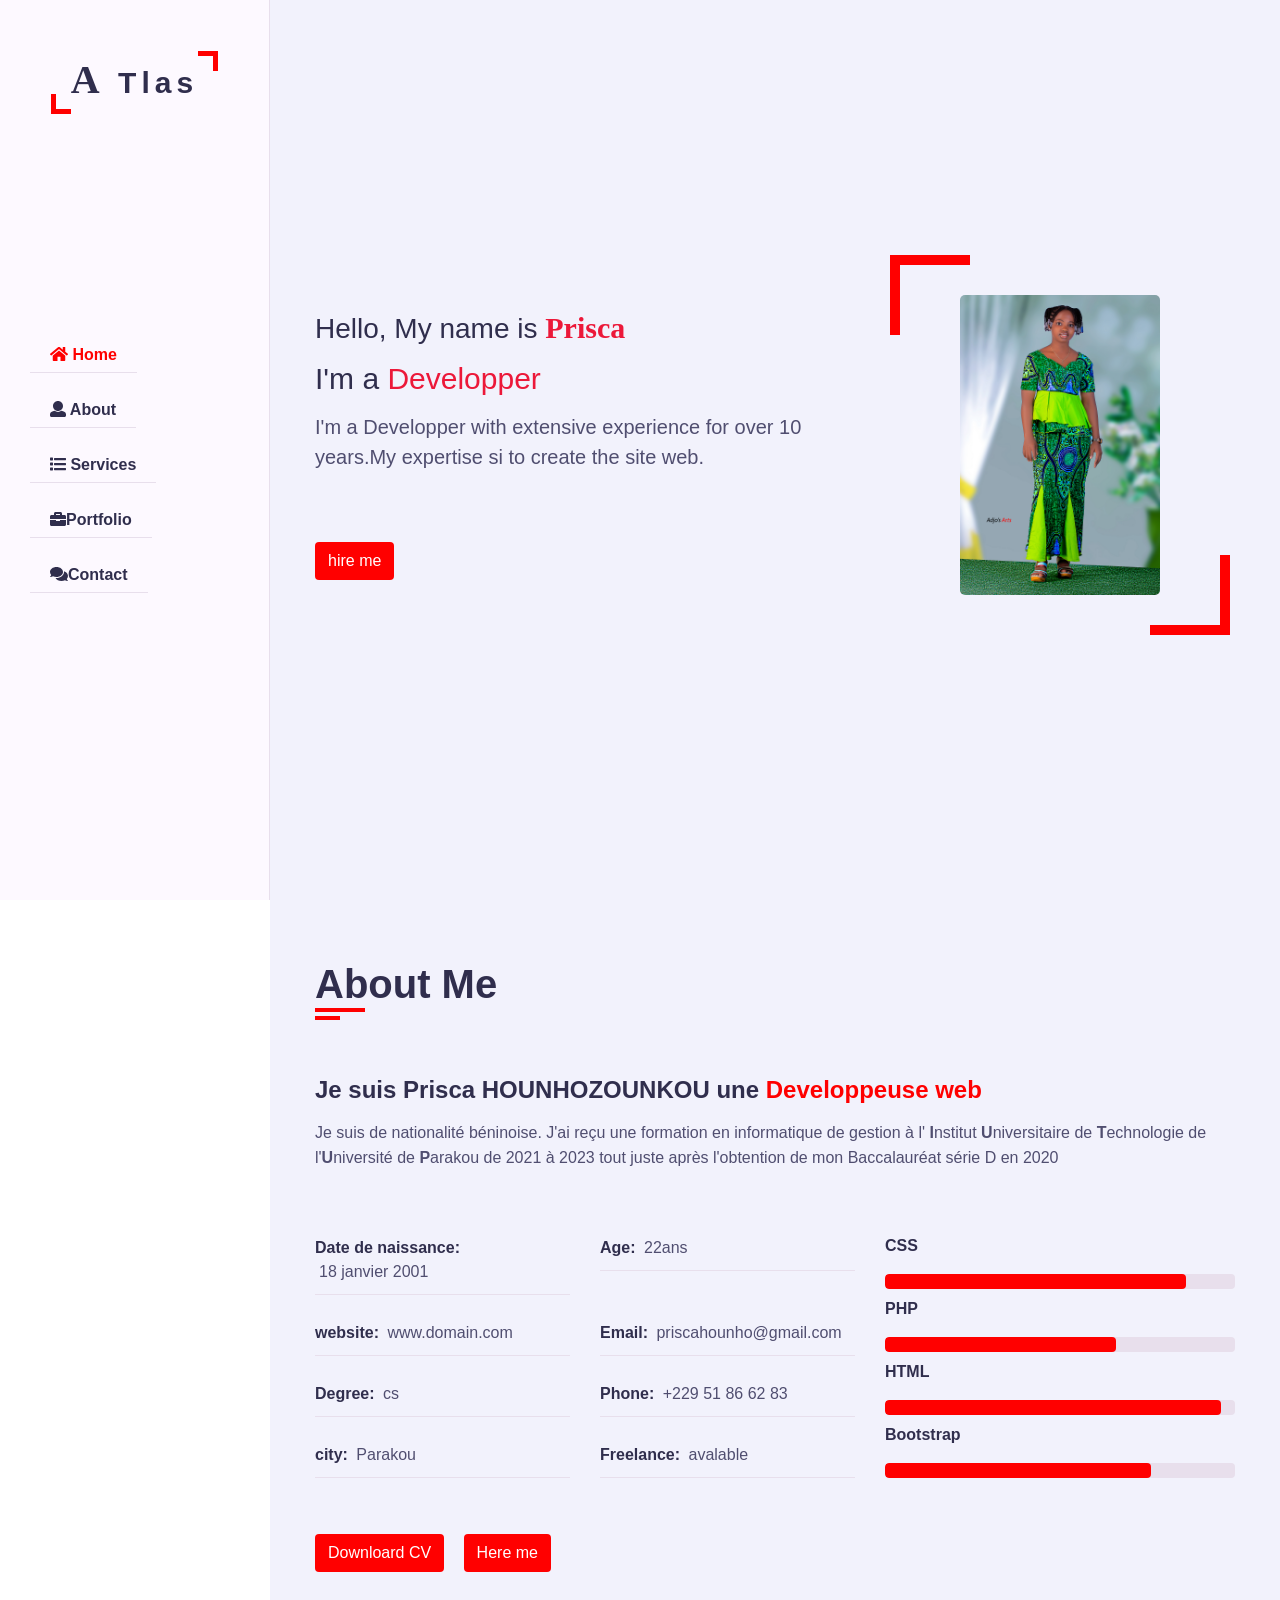
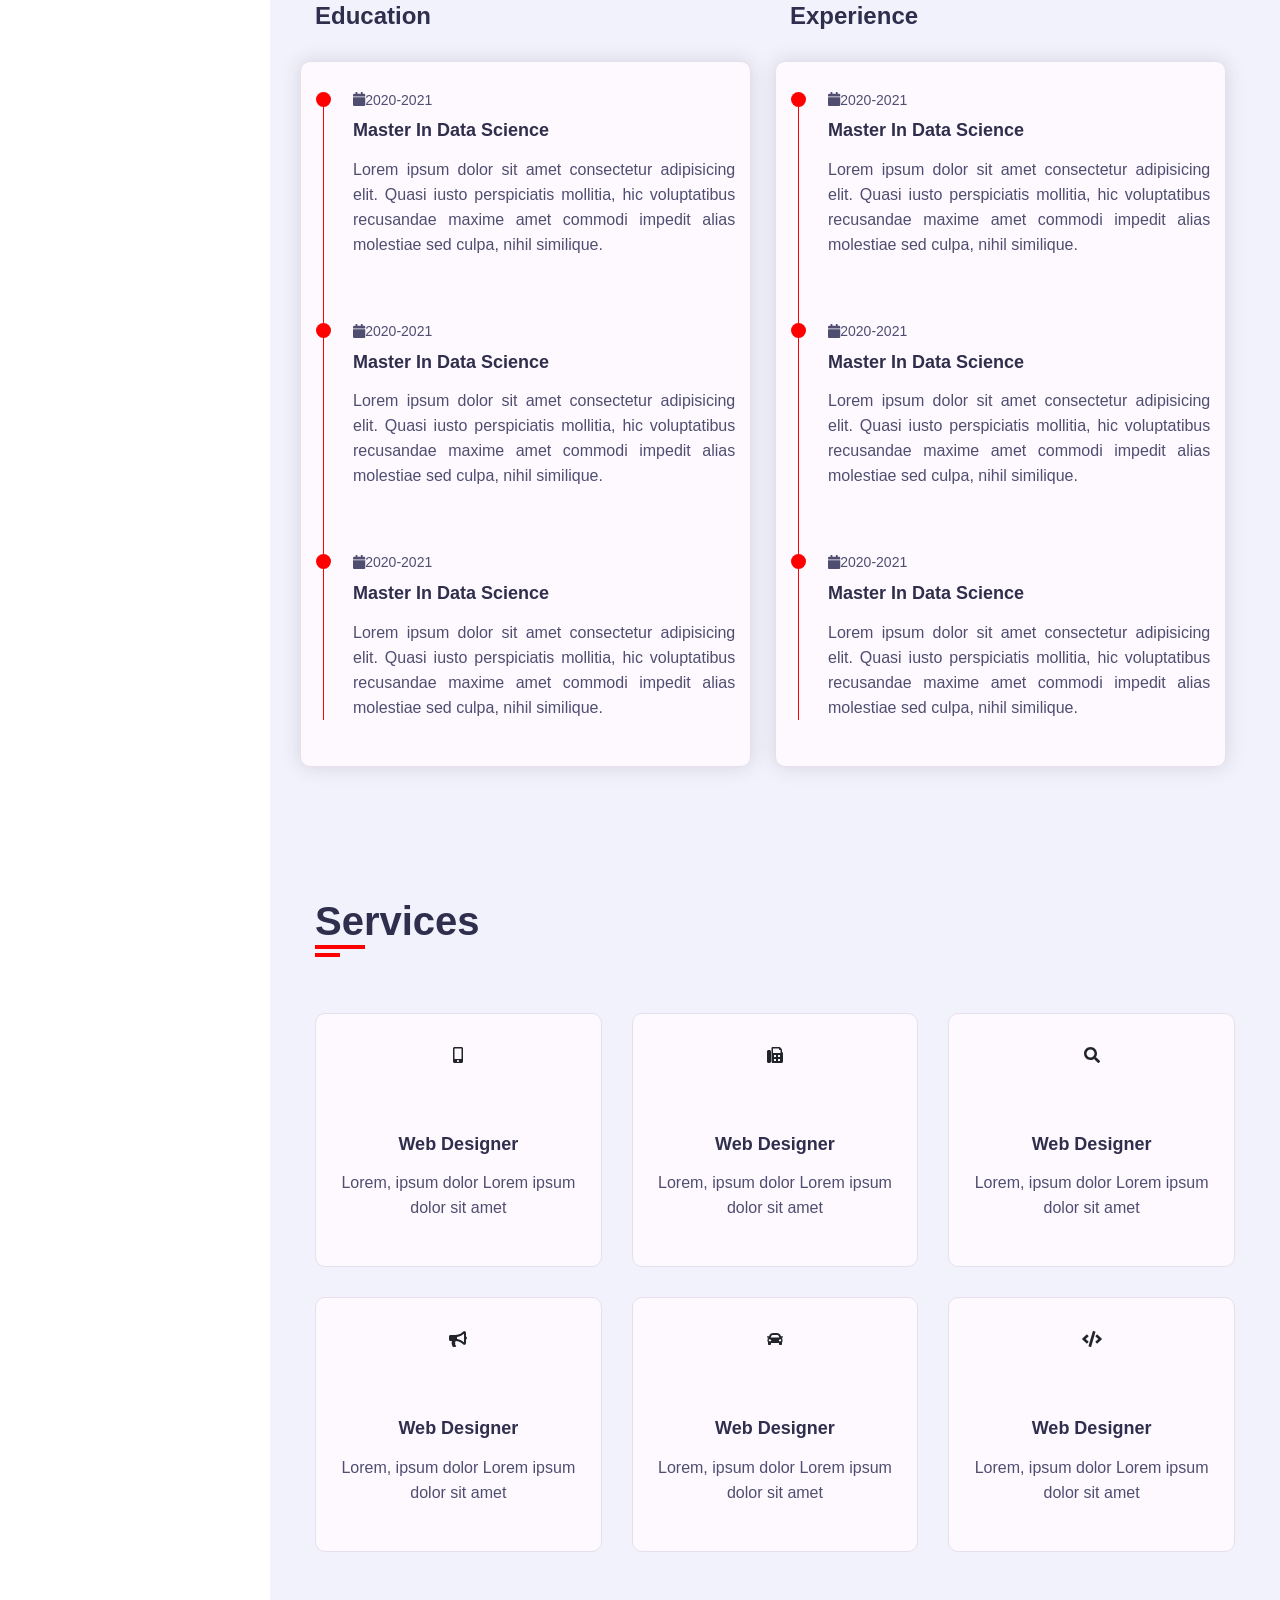
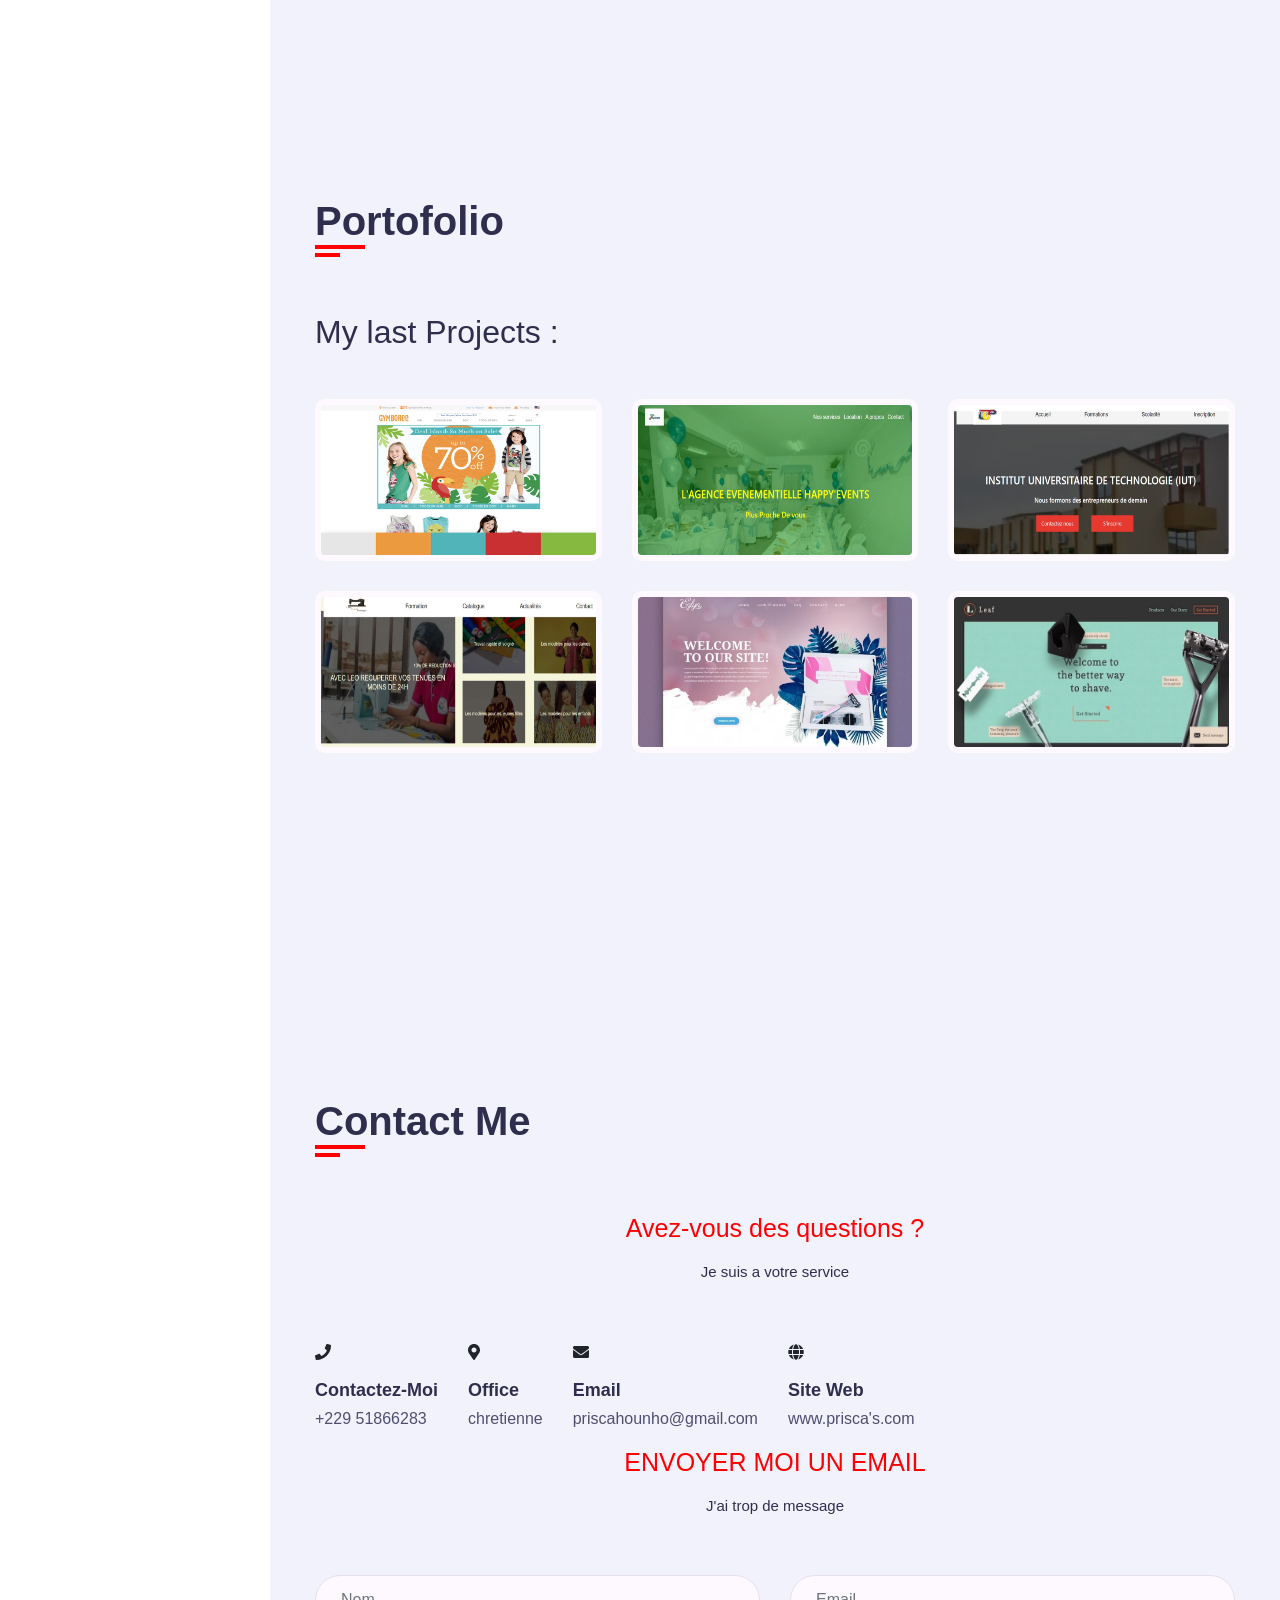
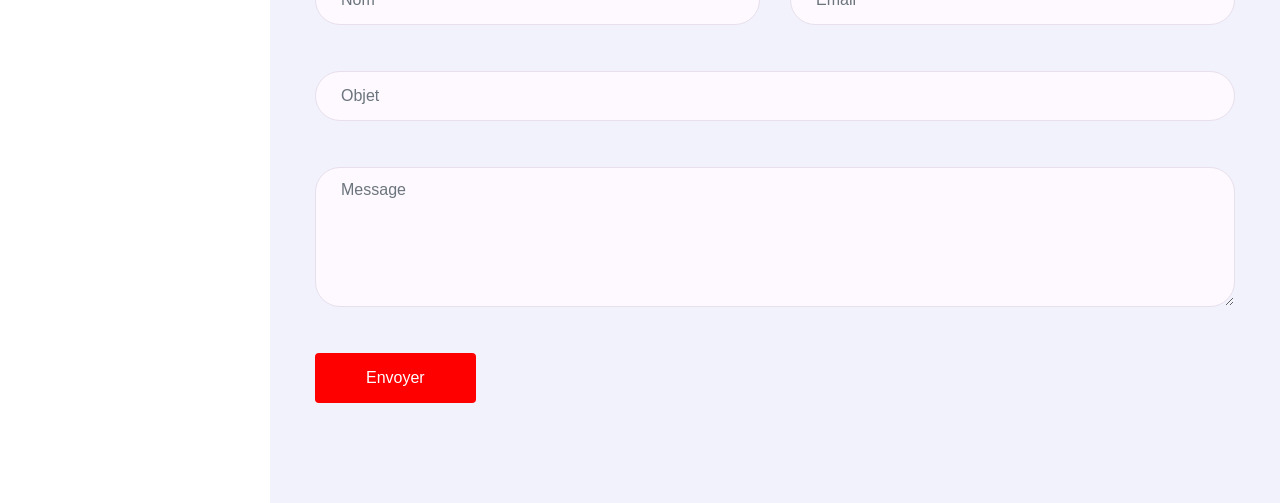
==== index.html @ 8590473c "First commit" ====
<!DOCTYPE html>
<html lang="en">

<head>
    <meta charset="UTF-8">
    <link rel="stylesheet" href="assets/css/style.css">
    <link rel="stylesheet" href="fontawesome/css/all.css">
    <link rel="stylesheet" href="css/bootstrap.min.css">
    <meta name="viewport" content="width=device-width, initial-scale=1.0">
    <!--  === style switcher === -->
    <link rel="stylesheet" href="assets/css/skins/color-1.css">
    <link rel="stylesheet" href="assets/css/skins/color-1.css" class='alternate-style' title='color-1' disabled>
    <link rel="stylesheet" href="assets/css/skins/color-2.css" class='alternate-style' title='color-2' disabled>
    <link rel="stylesheet" href="assets/css/skins/color-3.css" class='alternate-style' title='color-3' disabled>
    <link rel="stylesheet" href="assets/css/skins/color-4.css" class='alternate-style' title='color-4' disabled>
    <link rel="stylesheet" href="assets/css/skins/color-5.css" class='alternate-style' title='color-5' disabled>
    <link rel="stylesheet" href="assets/css/style-switcher.css">
    <title>My Profil</title>
</head>

<body>
    <!--  === main container start-->
    <div class="main-container">
        <!-- === aside start -->
        <div class="aside">
            <div class="logo">
                <a href="#"> <span>A</span> tlas</a>
            </div>
            <div class="nav-toggler">
                <span></span>
            </div>

            <ul class="nav">
                <li> <a href="#home" class="active"> <i class="fa fa-home"></i> Home </a></li>
                <li> <a href="#about"> <i class="fa fa-user"> </i> About </a></li>
                <li> <a href="#services"> <i class="fa fa-list"> </i> Services </a></li>
                <li> <a href="#portofolio"> <i class="fa fa-briefcase"></i>Portfolio</a></li>
                <li> <a href="#contact"> <i class="fa fa-comments"> </i>Contact</a></li>
            </ul>
        </div>
        <!-- === aside end -->


        <div class="main-content">
            <!-- section home-->
            <section class="home section" id="home">
                <div class="container">
                    <div class="row">
                        <div class="home-info padd-15">
                            <h3 class="hello">Hello, My name is <span class="name"> Prisca </span></h3>
                            <h3 class="my-profession"> I'm a <span class="typing"> Developper</span></h3>
                            <p> I'm a Developper with extensive experience for over 10 years.My expertise si to
                                create the site web.
                            </p>
                            <a href="#contact" class="btn hire-me">hire me </a>
                        </div>
                        <div class="home-img padd-15">
                            <img src="assets/images/CHS2.jpg" alt="">
                        </div>

                    </div>
                </div>
            </section>
            <!--section about-->
            <section class="about section " id="about">
                <div class="container">
                    <div class="row">
                        <div class="section-title padd-15">
                            <h2> About Me</h2>
                        </div>
                    </div>
                    <div class="row">
                        <div class="about-content padd-15">
                            <div class="row">
                                <div class="about-text padd-15">
                                    <h3> Je suis Prisca HOUNHOZOUNKOU une <span>Developpeuse web </span></h3>
                                    <p>
                                        Je suis de nationalité béninoise. J'ai reçu une formation en informatique de
                                        gestion à
                                        l' <strong> I</strong>nstitut <strong>U</strong>niversitaire de
                                        <strong>T</strong>echnologie de
                                        l'<strong>U</strong>niversité de
                                        <strong>P</strong>arakou de 2021 à
                                        2023 tout juste après l'obtention de mon Baccalauréat série D en 2020
                                    </p>
                                </div>
                            </div>
                            <div class="row">
                                <div class="personal-info padd-15">
                                    <div class="row">
                                        <div class="info-item padd-15">
                                            <p>Date de naissance: <span> 18 janvier 2001</span></p>
                                        </div>
                                        <div class="info-item padd-15">
                                            <p>Age: <span> 22ans</span></p>
                                        </div>
                                        <div class="info-item padd-15">
                                            <p>website: <span> www.domain.com</span></p>
                                        </div>
                                        <div class="info-item padd-15">
                                            <p>Email: <span> priscahounho@gmail.com</span></p>
                                        </div>
                                        <div class="info-item padd-15">
                                            <p>Degree: <span> cs</span></p>
                                        </div>
                                        <div class="info-item padd-15">
                                            <p>Phone: <span> +229 51 86 62 83</span></p>
                                        </div>
                                        <div class="info-item padd-15">
                                            <p>city: <span> Parakou</span></p>
                                        </div>
                                        <div class="info-item padd-15">
                                            <p>Freelance: <span> avalable</span></p>
                                        </div>

                                    </div>
                                    <div class="row">
                                        <div class="buttons padd-15">
                                            <a href="#" class="btn"> Downloard CV</a>
                                            <a href="#contact" class="btn here-me">Here me</a>
                                        </div>
                                    </div>
                                </div>
                                <div class="skills  padd-15">
                                    <div class="row">
                                        <div class="skill-item padd-15">
                                            <h5> CSS </h5>
                                            <div class="progress">
                                                <div class="progress-in" style="width: 86%;"></div>
                                                <div class="skill-percent"> 86%</div>
                                            </div>
                                        </div>
                                        <div class="skill-item padd-15">
                                            <h5> PHP </h5>
                                            <div class="progress">
                                                <div class="progress-in" style="width: 66%;"></div>
                                                <div class="skill-percent"> 66%</div>
                                            </div>
                                        </div>
                                        <div class="skill-item padd-15">
                                            <h5> HTML </h5>
                                            <div class="progress">
                                                <div class="progress-in" style="width: 96%;"></div>
                                                <div class="skill-percent"> 96%</div>
                                            </div>
                                        </div>
                                        <div class="skill-item padd-15">
                                            <h5> Bootstrap </h5>
                                            <div class="progress">
                                                <div class="progress-in" style="width: 76%;"></div>
                                                <div class="skill-percent"> 76%</div>
                                            </div>
                                        </div>
                                    </div>
                                </div>
                            </div>
                            <div class="row">
                                <div class="education padd-15">
                                    <h3 class=" title"> Education </h3>
                                    <div class="row">
                                        <div class="timline-box">
                                            <div class="timline shadow-dark">
                                                <div class="timline-item">
                                                    <div class="circle-dot"></div>
                                                    <h3 class="timline-date">
                                                        <i class="fa fa-calendar"></i>2020-2021
                                                    </h3>
                                                    <h4 class="timline-title"> Master in data science </h4>
                                                    <p class="timline-text"> Lorem ipsum dolor sit amet consectetur
                                                        adipisicing elit.
                                                        Quasi iusto perspiciatis mollitia, hic voluptatibus recusandae
                                                        maxime amet
                                                        commodi impedit alias molestiae sed culpa, nihil similique.</p>
                                                </div>
                                                <div class="timline-item">
                                                    <div class="circle-dot"></div>
                                                    <h3 class="timline-date">
                                                        <i class="fa fa-calendar"></i>2020-2021
                                                    </h3>
                                                    <h4 class="timline-title"> Master in data science </h4>
                                                    <p class="timline-text"> Lorem ipsum dolor sit amet consectetur
                                                        adipisicing elit.
                                                        Quasi iusto perspiciatis mollitia, hic voluptatibus recusandae
                                                        maxime amet
                                                        commodi impedit alias molestiae sed culpa, nihil similique.</p>
                                                </div>
                                                <div class="timline-item">
                                                    <div class="circle-dot"></div>
                                                    <h3 class="timline-date">
                                                        <i class="fa fa-calendar"></i>2020-2021
                                                    </h3>
                                                    <h4 class="timline-title"> Master in data science </h4>
                                                    <p class="timline-text"> Lorem ipsum dolor sit amet consectetur
                                                        adipisicing elit.
                                                        Quasi iusto perspiciatis mollitia, hic voluptatibus recusandae
                                                        maxime amet
                                                        commodi impedit alias molestiae sed culpa, nihil similique.</p>
                                                </div>
                                            </div>
                                        </div>
                                    </div>
                                </div>
                                <div class="experience padd-15">
                                    <h3 class="title"> Experience </h3>
                                    <div class="row">
                                        <div class="timline-box">
                                            <div class="timline shadow-dark">
                                                <div class="timline-item">
                                                    <div class="circle-dot"></div>
                                                    <h3 class="timline-date">
                                                        <i class="fa fa-calendar"></i>2020-2021
                                                    </h3>
                                                    <h4 class="timline-title"> Master in data science </h4>
                                                    <p class="timline-text"> Lorem ipsum dolor sit amet consectetur
                                                        adipisicing elit.
                                                        Quasi iusto perspiciatis mollitia, hic voluptatibus recusandae
                                                        maxime amet
                                                        commodi impedit alias molestiae sed culpa, nihil similique.</p>
                                                </div>
                                                <div class="timline-item">
                                                    <div class="circle-dot"></div>
                                                    <h3 class="timline-date">
                                                        <i class="fa fa-calendar"></i>2020-2021
                                                    </h3>
                                                    <h4 class="timline-title"> Master in data science </h4>
                                                    <p class="timline-text"> Lorem ipsum dolor sit amet consectetur
                                                        adipisicing elit.
                                                        Quasi iusto perspiciatis mollitia, hic voluptatibus recusandae
                                                        maxime amet
                                                        commodi impedit alias molestiae sed culpa, nihil similique.</p>
                                                </div>
                                                <div class="timline-item">
                                                    <div class="circle-dot"></div>
                                                    <h3 class="timline-date">
                                                        <i class="fa fa-calendar"></i>2020-2021
                                                    </h3>
                                                    <h4 class="timline-title"> Master in data science </h4>
                                                    <p class="timline-text"> Lorem ipsum dolor sit amet consectetur
                                                        adipisicing elit.
                                                        Quasi iusto perspiciatis mollitia, hic voluptatibus recusandae
                                                        maxime amet
                                                        commodi impedit alias molestiae sed culpa, nihil similique.</p>
                                                </div>
                                            </div>
                                        </div>
                                    </div>
                                </div>
                            </div>
                        </div>
                    </div>
                </div>
            </section>

            <!-- section service-->
            <section class="service section" id="services">
                <div class="container">
                    <div class="row">
                        <div class="section-title padd-15">
                            <h2> Services </h2>
                        </div>
                    </div>
                    <div class="row">
                        <!-- service item start-->
                        <div class="services-item padd-15">
                            <div class="services-item-inner">
                                <div class="icon">
                                    <i class="fa fa-mobile-alt"></i>
                                </div>
                                <h4> Web designer</h4>
                                <p> Lorem, ipsum dolor Lorem ipsum dolor sit amet </p>
                            </div>
                        </div>
                        <!-- service item end-->
                        <!-- service item start-->
                        <div class="services-item padd-15">
                            <div class="services-item-inner">
                                <div class="icon">
                                    <i class="fa fa-fax"></i>
                                </div>
                                <h4> Web designer</h4>
                                <p> Lorem, ipsum dolor Lorem ipsum dolor sit amet </p>
                            </div>
                        </div>
                        <!-- service item start-->
                        <div class="services-item padd-15">
                            <div class="services-item-inner">
                                <div class="icon">
                                    <i class="fa fa-search"></i>
                                </div>
                                <h4> Web designer</h4>
                                <p> Lorem, ipsum dolor Lorem ipsum dolor sit amet </p>
                            </div>
                        </div>
                        <!-- service item start-->
                        <div class="services-item padd-15">
                            <div class="services-item-inner">
                                <div class="icon">
                                    <i class="fa fa-bullhorn"></i>
                                </div>
                                <h4> Web designer</h4>
                                <p> Lorem, ipsum dolor Lorem ipsum dolor sit amet </p>
                            </div>
                        </div>
                        <!-- service item start-->
                        <div class="services-item padd-15">
                            <div class="services-item-inner">
                                <div class="icon">
                                    <i class="fa fa-car"></i>
                                </div>
                                <h4> Web designer</h4>
                                <p> Lorem, ipsum dolor Lorem ipsum dolor sit amet </p>
                            </div>
                        </div>
                        <!-- service item start-->
                        <div class="services-item padd-15">
                            <div class="services-item-inner">
                                <div class="icon">
                                    <i class="fa fa-code"></i>
                                </div>
                                <h4> Web designer</h4>
                                <p> Lorem, ipsum dolor Lorem ipsum dolor sit amet </p>
                            </div>
                        </div>
                    </div>
                </div>
            </section>

            <!-- section  Portofolio-->
            <section class="portofolio section" id="portofolio">
                <div class="container">
                    <div class="row">
                        <div class="section-title padd-15">
                            <h2> Portofolio </h2>
                        </div>
                    </div>
                    <div class="row">
                        <div class="portofolio-heading padd-15">
                            <h2> My last Projects :</h2>
                        </div>
                    </div>
                    <div class="row">
                        <!-- section  Portofolio item start -->
                        <div class="portofolio-item padd-15">
                            <div class="portofolio-item-inner">
                                <div class="portofolio-img">
                                    <img src="assets/images/site3.png" alt="">
                                </div>
                            </div>
                        </div>
                        <!-- section  Portofolio item end -->
                        <!-- section  Portofolio item start -->
                        <div class="portofolio-item padd-15">
                            <div class="portofolio-item-inner">
                                <div class="portofolio-img">
                                    <img src="assets/images/evernements.jpeg" alt="">
                                </div>
                            </div>
                        </div>
                        <!-- section  Portofolio item end -->
                        <!-- section  Portofolio item start -->
                        <div class="portofolio-item padd-15">
                            <div class="portofolio-item-inner">
                                <div class="portofolio-img">
                                    <img src="assets/images/iut.jpeg" alt="">
                                </div>
                            </div>
                        </div>
                        <!-- section  Portofolio item end -->
                        <!-- section  Portofolio item start -->
                        <div class="portofolio-item padd-15">
                            <div class="portofolio-item-inner">
                                <div class="portofolio-img">
                                    <img src="assets/images/styliste.jpeg" alt="">
                                </div>
                            </div>
                        </div>
                        <!-- section  Portofolio item end -->
                        <!-- section  Portofolio item start -->
                        <div class="portofolio-item padd-15">
                            <div class="portofolio-item-inner">
                                <div class="portofolio-img">
                                    <img src="assets/images/site1.jpg" alt="">
                                </div>
                            </div>
                        </div>
                        <!-- section  Portofolio item end -->
                        <!-- section  Portofolio item start -->
                        <div class="portofolio-item padd-15">
                            <div class="portofolio-item-inner">
                                <div class="portofolio-img">
                                    <img src="assets/images/site2.jpg" alt="">
                                </div>
                            </div>
                        </div>
                        <!-- section  Portofolio item end -->
                    </div>
                </div>
            </section>
            <!-- section  contact -->
            <section class="contact section" id="contact">
                <div class="container">
                    <div class="row">
                        <div class="section-title padd-15">
                            <h2> Contact Me </h2>
                        </div>
                    </div>
                    <h3 class="contact-title"> Avez-vous des questions ?</h3>
                    <h4 class="contact-sub-title"> Je suis a votre service </h4>
                    <div class="row">
                        <!-- section  contact item start -->
                        <div class="contact-info-item padd-15">
                            <div class="icon">
                                <i class="fa fa-phone"></i>
                            </div>
                            <h4> Contactez-moi </h4>
                            <p> +229 51866283 </p>
                        </div>
                        <!-- section  contact item end -->
                        <!-- section  contact item start -->
                        <div class="contact-info-item padd-15">
                            <div class="icon">
                                <i class="fa fa-map-marker-alt"></i>
                            </div>
                            <h4> office </h4>
                            <p> chretienne </p>
                        </div>
                        <!-- section  contact item end -->
                        <!-- section  contact item start -->
                        <div class="contact-info-item padd-15">
                            <div class="icon">
                                <i class="fa fa-envelope"></i>
                            </div>
                            <h4> Email </h4>
                            <p> priscahounho@gmail.com </p>
                        </div>
                        <!-- section  contact item end -->
                        <!-- section  contact item start -->
                        <div class="contact-info-item padd-15">
                            <div class="icon">
                                <i class="fa fa-globe"></i>
                            </div>
                            <h4> site web </h4>
                            <p> www.prisca's.com </p>
                        </div>
                        <!-- section  contact item end -->

                    </div>
                    <h3 class="contact-title padd-15"> ENVOYER MOI UN EMAIL</h3>
                    <h4 class="contact-sub-title padd-15"> J'ai trop de message </h4>
                    <!--=== contact form  -->
                    <div class="row">
                        <div class="contact-form padd-15">
                            <div class="row">
                                <div class="form-item col-6 padd-15">
                                    <div class="form-group">
                                        <input type="text" placeholder="Nom" class="form-control">
                                    </div>
                                </div>
                                <div class="form-item col-6 padd-15">
                                    <div class="form-group">
                                        <input type="email" placeholder="Email" class="form-control">
                                    </div>
                                </div>
                            </div>
                            <div class="row">
                                <div class="form-item col-12 padd-15">
                                    <div class="form-group">
                                        <input type="text" placeholder="Objet" class="form-control">
                                    </div>
                                </div>
                            </div>
                            <div class="row">
                                <div class="form-item col-12 padd-15">
                                    <div class="form-group">
                                        <textarea name="" class="form-control" placeholder="Message"></textarea>
                                    </div>
                                </div>
                            </div>
                            <div class="row">
                                <div class="form-item col-12 padd-15">
                                    <button type="submit" class="btn"> Envoyer </button>
                                </div>
                            </div>

                        </div>
                    </div>
                </div>
            </section>
        </div>

    </div>
    <!--  === main container end-->
    <!--  === style switcher start-->
    <!--<div class="style-switcher">
        <div class="style-switcher-toggler s-icon">
            <i class="fas fa-cog spin "></i>
        </div>
        <div class="day-night s-icon">
            <i class="fas fa-moon"></i>
        </div>
        <h4> Thème color</h4>
        <div class="colors">
            <span class="color-1" onclick="setActiveStyle('color-1')"> </span>
            <span class="color-2" onclick="setActiveStyle('color-2')"></span>
            <span class="color-3" onclick="setActiveStyle('color-3')"></span>
            <span class="color-4" onclick="setActiveStyle('color-4')"></span>
            <span class="color-5" onclick="setActiveStyle('color-5')"></span>
        </div>
    </div>
    <!--  === style switcher start-->




    <script src="asssets/js/script.js"> </script>
    <script src="asssets/js/style-switcher.js"> </script>

</body>
<script src="js/bootstrap.bundle.min.js"></script>
<script src="js/fontawesome-all.min.js"></script>
<script src="js/jquery-3.3.1.slim.min.js"></script>

</html>
---- assets/css/style.css ----
:root{
    --bg-black-900: #f2f2fc;
    --bg-black-100: #fdf9ff;
    --bg-black-50: #e8dfec;
    --text-black-900: #302e4d;
    --text-black-700: #504e70;

}
body.dark{

    --bg-black-900: #151515;
    --bg-black-100: #222222;
    --bg-black-50: #393939;
    --text-black-900: #ffffff;
    --text-black-700: #e9e9e9;
}
body{
  
    margin: 0;
    padding: 0;
    line-height: 1.5;
    font-size: 16px;
    font-family: 'Poppins' sans-serif;
}
*
{
margin: 0;
padding: 0;
outline: none;
text-decoration: none;
box-sizing: border-box;
}
::before, ::after
{
    box-sizing: border-box;

}
ul{
    list-style: none;
}
.section
{
    background: var(--bg-black-900);
    min-height: 100vh;
    display: block;
    padding: 0 30px;
    
    opacity: 1;
    
}
.hidden{
    display: none !important ;
}
.main-content{
    padding-left: 270px;
}
.padd-15
{
    padding-left: 15px;
    padding-right: 15px;
}
.row
{
    display: flex;
    flex-wrap: wrap;
    position: relative;
    margin-left: -15px;
    margin-right: -15px;
}
.btn{
    font-weight: 500;
    font-size: 16px;
    padding: 12px 35px;
    background:red;
    color: white;
    border-radius: 40px;
    border: none;
    display: inline-block;
    white-space: nowrap;
    transition: all 0.3s ease;
    
}
.btn:hover{
    transform: scale(1.05);
}
.shadow-dark{
    box-shadow: 0 0 20px rgba(48, 46 , 77, 0.15 );
}
.container{
    max-width: 1100px;
    width: 100%;
   margin: auto;
}
.section .container{
    padding-top: 60px;
    padding-bottom: 70px;
}
.section-title{
    flex: 0 0 100%;
    max-width: 100%;
    margin-bottom: 60px;
   
}
.section-title h2 {
    font-size: 40px;
    color: var(--text-black-900);
    font-weight: 700;
    position: relative;
}
.section-title h2::before
{
    content:  '';
    height: 4px;
    width: 50px;
    background-color: red;
    position: absolute;
    top: 100%;
    left: 0;
}
.section-title h2::after
{
    content:  '';
    height: 4px;
    width: 25px;
    background-color: red;
    position: absolute;
    top: 100%;
    left: 0;
    margin-top: 8px;
}
.aside{
    width: 270px;
    background: var(--bg-black-100);
    position: fixed;
    left: 0;
    top: 0;
    border-right: 1px solid var(--bg-black-50);
    padding: 30px;
    height: 100%;
    z-index: 10;
    display: flex;
    justify-content: center;
    align-items: center;
}
.aside .logo
{
position: absolute;
    top: 50px;
    font-size: 30px;
    text-transform: capitalize;
}
.aside .logo a
{
color: var(--text-black-900);
font-weight: 700;
padding: 15px 20px;
font-size: 30px;
letter-spacing: 5px;
position: relative;
}
.aside .logo a span
{
    font-family: 'Clicket Script', cursive;
    font-size: 40px;
}
.aside .logo a::before
{
    content: '';
    position: absolute;
    width: 20px;
    height: 20px;
    border-bottom: 5px solid red;
    border-left: 5px solid red;
    bottom: 0;
    left: 0;
}
.aside .logo a::after
{
    content: '';
    position: absolute;
    width: 20px;
    height: 20px;
    border-top: 5px solid red;
    border-right: 5px solid red;
    top: 0;
    right: 0;
}
.aside .nav
{
    margin-top: 50px;
}
.aside .nav li
{
    margin-bottom: 20px;
    display: block;
    
}
.aside .nav li a
{
    font-size:16px ;
    font-weight: 600;
    display: block;
    border-bottom: 1px solid var(--bg-black-50);
    color: var(--text-black-900);
    padding: 5px 20px;
}
.aside .nav li a.active
{
    color: red;
}
.aside .nav li a i 
{
    margin-right: 15px;
}
.aside .nav-toggler
{
    height: 40px;
    width: 45px;
    border: 1px solid var(--bg-black-50);
    cursor: pointer;
    position: fixed;
    left: 300px;
    top: 20px;
    border-radius: 5px;
    background: var(--bg-black-100);
    display: none;
    align-items: center;
    justify-content: center;
}
.aside .nav-toggler span
{
height:2px ;
width:18px ;
background: red;
display: inline-block;
position: relative;
}
.aside .nav-toggler span::before
{
content: '';
height: 2px;
width: 18px;
background:red ;
position: absolute;
top: -6px;
left: 0;
}

.aside .nav-toggler span::after
{
content: '';
height: 2px;
width: 18px;
background:red ;
position: absolute;
top: 6px;
left: 0;
}
.home{
    min-height:100vh ;
    display: flex;
    color: var(--text-black-900);

}
.home .home-info{
    flex: 0 0 60%;
    max-width: 60%;
}
h3.hello{
    font-size: 28px;
    margin: 15px 0;
}
h3.hello span {
font-family: 'Clicker Script', cursive;
font-size: 30px;
font-weight: 700;
color: var(--skin-color);
}
h3.my-profession{
    font-size: 30px;
    margin: 15px 0;
}
.typing{
    color: var(--skin-color);
}
.home-info p {
    margin-bottom: 70px;
    font-size: 20px;
    color: var(--text-black-700);
}
.home .home-img{
    flex: 0 0 40%;
    max-width: 40%;
   
    text-align: center;
    position: relative;
}
.home-img::after{
    content:  '';
    position: absolute;
    height: 80px;
    width: 80px;
    border-bottom: 10px solid red;
    border-right: 10px solid red;
    right: 20px;
    bottom: -40px;
}
.home-img::before{
    content:  '';
    position: absolute;
    height: 80px;
    width: 80px;
    border-top: 10px solid red;
    border-left: 10px solid red;
    left:20px;
    top:  -40px;
}

.home .home-img img
{
    margin: auto;
    border-radius: 5px;
height: 300px;
}
.about .about-content{
    flex: 0 0 100%;
    max-width: 100%;
}
.about .about-content .about-text{
    flex: 0 0 100%;
    max-width: 100%;
    
}
.about .about-content .about-text h3{
    font-size: 24px;
    margin-bottom: 15px;
    font-weight: 700;
    color: var(--text-black-900);
}
.about .about-content .about-text h3 span{
    color: red;
}
.about .about-content .about-text  p{
    font-size: 16px;
    line-height: 25px;
    color: var(--text-black-700);
}
.about .about-content .personal-info{
    flex: 0 0 60%;
    max-width: 60%;
    margin-top: 40px;
}
.about .about-content .personal-info .info-item{
    flex: 0 0 50%;
    max-width: 50%;
}
.about .about-content .personal-info .info-item p{
font-weight: 600;
padding: 10px 0;
font-size: 16px;
color:  var(--text-black-900);
border-bottom: 1px solid var(--bg-black-50);
}
.about .about-content .personal-info .info-item p span{
    font-weight: 400;
    margin-left: 4px;
    color: var(--text-black-700);
    display: inline-block;
}
.about .about-content .personal-info .buttons{
    margin-top: 30px;
}
.about .about-content .personal-info .buttons .btn{
    margin-right: 15px;
    margin-top: 10px;
}
.about .about-content .skills{
    flex: 0 0 40%;
    max-width: 40%;
   
    margin-top: 40px;
}
.about .about-content .skills .skill-item {
    flex: 0 0 100%;
    max-width: 100%;
  
    
}
.about .about-content .skills .skill-item h5{
    line-height: 40px;
    font-weight: 600;
    font-size: 16px;
    text-transform: capitalize;
    color: var(--text-black-900);
}
.about .about-content .skills .skill-item .progress{
    background-color: var(--bg-black-50);
    height: 15px;
    border-radius: 4px;
    width: 100%;
    position: relative;
}
.about .about-content .skills .skill-item .progress .progress-in {
    position: absolute;
    left: 0;
    top: 0;
    height: 100%;
    border-radius: 4px;
    background-color: red;
}
.about .about-content .skills .skill-item .skill-percent{
    position: absolute;
    right: 0;
    color: var(--text-black-900);
    top: -40px;
    font-weight: 400;
    line-height: 40px;
}
.about .about-content .education,
.about .about-content .experience
{
    flex: 0 0 50%;
    max-width: 50%;
    margin-top: 30px;
    
}

.about .about-content h3.title{
    font-size: 24px;
    margin-bottom: 30px;
    font-weight: 700;
    color: var(--text-black-900);
}
.about .about-content .timline-box
{
    flex: 0 0 100%;
    max-width: 95%;
   
}
.about .about-content .timline{
    background-color: var(--bg-black-100);
    padding: 30px 15px;
    border: 1px solid var(--bg-black-50);
    border-radius: 10px;
    width: 100%;
    position: relative;
}
.about .about-content .timline .timline-item{
    position: relative;
    padding-left:37px ;
    padding-bottom: 50px;
}
.about .about-content .timline .timline-item:last-child{
    padding-bottom: 0;
}
.about .about-content .timline .timline-item::before {
    content: '';
    width: 1px;
    position: absolute;
    height: 100%;
    left: 7px;
    top: 0;
    background-color: red;
}
.about .about-content .timline .circle-dot{
    position: absolute;
    left: 0;
    top: 0;
    height: 15px;
    width: 15px;
    border-radius: 50%;
    background-color: red;
}
.about .about-content .timline .timline-date{
    font-weight: 400;
    font-size: 14px;
    margin-bottom: 12px;
    color: var(--text-black-700);
}
.about .about-content .timline .timline-date .fa {
    margin-right: 10px;
}

.about .about-content .timline .timline-title {
font-weight: 700;
font-size:18px ;
margin-bottom:15px ;
text-transform: capitalize;
color: var(--text-black-900);
}
.about .about-content .timline .timline-text {
line-height: 25px;
font-size: 16px;
text-align: justify;
color: var(--text-black-700);
}

/*service*/
.service .container{
    padding-bottom: 40px;
}
.service .services-item
{
    margin-bottom: 30px;
    flex: 33.33%;
    max-width: 33.33%;
}
.service .services-item .services-item-inner
{
    background-color: var(--bg-black-100);
    border: 1px solid var(--bg-black-50);
    border-radius: 10px;
    padding: 30px 15px;
    text-align: center;
    transition: all 0.3s ease;
}
.service .services-item .services-item-inner:hover
{
    box-shadow: 0 0 30px rgba(48, 46 , 77, 0.15 );
}
.service .services-item .services-item-inner .icon
{
    height: 60px;
    width: 60px;
    border-radius: 50%;
    display: block;
    margin: 0 auto 30px;
    text-align: center;
    transition: all 0.3s ease;
}

.service .services-item .services-item-inner .icon .fa
{
font-size: 40px;
line-height: 60px;
color: red;
}
.service .services-item .services-item-inner:hover .icon
{
    background: red;
}
.service .services-item .services-item-inner:hover .icon .fa
{
font-size: 25px;
color: #ffffff;
}
.service .services-item .services-item-inner h4
{
font-size: 18px;
margin-bottom: 15px;
color: var(--text-black-900);
font-weight: 700;
text-transform: capitalize;
}
.service .services-item .services-item-inner p{
    font-size: 16px;
    color: var(--text-black-700);
    line-height: 25px;
}
/* Portofolio */

.portofolio .container{
    padding-bottom: 40px;
}

.portofolio .portofolio-heading
{
    flex: 0 0 100%;
    max-width: 100%;
    margin-bottom: 40px;
}
.portofolio .portofolio-heading h2{
    color: var(--text-black-900);
    font-weight: 500;
}
.portofolio .portofolio-item
{
    flex: 0 0 33.33%;
    max-width: 33.33%;
    margin-bottom: 30px;

}
.portofolio .portofolio-item-inner{
    border: 6px solid var(--bg-black-100);
    border-radius: 10px;
    overflow: hidden;
    cursor: pointer;
}
.portofolio .portofolio-item .portofolio-img img{
    width: 100%;
    height: 150px;
    display: block;
}

/* Portofolio */
.contact-title
{
    color: red;
    text-align: center;
    font-size: 25px;
    margin-bottom: 20px;
}
.contact-sub-title
{
    color:var(--text-black-900);
    text-align: center;
    font-size: 15px;
   margin-bottom: 60px;
}
.contact.contact-info-item
{
    flex: 0 0 25%;
    max-width: 25%;
    text-align: center;
    margin-bottom: 60px;
}
.contact .contact-info-item .icon{
    display: inline-block;
}
.contact .contact-info-item .icon .fa
{
    font-size: 25px;
    color:red;

}
.contact .contact-info-item h4 {
font-size: 18px;
font-weight: 700;
color: var(--text-black-900);
text-transform: capitalize;
margin: 15px 0 5px;
}

.contact .contact-info-item p {
    font-size: 16px;
    line-height: 25px;
    color: var(--text-black-700);
    font-weight: 400;
}
.contact .contact-form{
    flex: 0 0 100%;
    max-width: 100%;
}
.contact .contact-form .col-6{
    flex: 0 0 50%;
    max-width: 50%;
}
.contact .contact-form .col-12{
    flex: 0 0 100%;
    max-width: 100%;
   
}
.contact .contact-form .form-item{

   margin-bottom: 30px;
}

.contact .contact-form .form-item .form-control{
    width: 100%;
    height: 50px;
    border-radius: 25px;
    background: var(--bg-black-100);
    border: 1px solid var(--bg-black-50);
    padding: 10px 25px;
    font-size: 16px;
    color: var(--text-black-700);
    transition: all 0.3s ease;
}
.contact .contact-form .form-item .form-control:focus{
    box-shadow: 0 0 20px rgba(48, 46 , 77, 0.15 );
}
.contact .contact-form .form-item textarea.form-control{
    height: 140px;
}
.contact .contact-form .btn{
    height: 50px;
    padding: 0 50px;
}
@media(max-width:1199px)
{
.aside{
    left: -270px;

}
.main-content{
    padding-left: 0;
}
.about .about-content .personal-info .info-item p span
{
display: block;
margin-left: 0;

}
}
@media(max-width:991px)
{
    .contact .contact.contact-info-item,
    .portofolio .portofolio-item,
    .service .services-item{
        flex: 0 0 50%;
    max-width: 50%;
    }
.home .home-img{
    flex: 0 0 100%;
    max-width: 100%;
}

.home .home-img{
    display: none;
}
}
@media(max-width:767px){
    .contact .contact-form .col-6,
.contact .contact-info-item,
.portofolio .portofolio-item,
.service .services-item,
.about .about-content .experience,
.about .about-content .education,
.about .about-content .skills,
.about .about-content .personal-info{
    flex: 0 0 100%;
    max-width: 100%;
    
}
}
---- assets/css/skins/color-1.css ----
:root
{
    --skin-color: #ec1839;
}
---- assets/css/skins/color-1.css ----
:root
{
    --skin-color: #ec1839;
}
---- assets/css/skins/color-2.css ----
:root
{
    color: #37b182;
}
---- assets/css/skins/color-3.css ----
:root
{
    color: #6a7079;
}
---- assets/css/skins/color-4.css ----
:root
{
    color: #f021b2;
}
---- assets/css/skins/color-5.css ----
:root
{
    color: red;
}
---- assets/css/style-switcher.css ----
.style-switcher{
    position: fixed;
    right: 0;
    top: 13px;
    padding: 10px;
    width: 200px;
    border: 1px solid var(--bg-black-50);
    background: var(--bg-black-100);
    z-index: 101;
    border-radius: 5px;
    transition: all 0.3s ease;
    transform: translateX(100%);
}
.style-switcher.open{
    transform: translateX(-25px);
}

.style-switcher .s-icon{
    position: absolute;
    height: 40px;
    width: 40px;
    text-align: center;
    font-size: 20px;
    background: var(--bg-black-100);
    color: var(--text-black-900);
    right: 100%;
    border: 1px solid var(--bg-black-50);
    margin-right: 25px;
    cursor: pointer;
    transition: all 0.3s ease;
    border-radius: 50%;
}
.style-switcher .s-icon i{
    line-height: 40px;
}
.style-switcher .style-switcher-toggler{
    top: 0;
}

.style-switcher .day-night{
    top: 55px;
}
.style-switcher h4{
    margin: 0 0 10px;
    color: var(--text-black-700);
    font-size: 16px;
    font-weight: 600;
    text-transform: capitalize;
}
.style-switcher .colors{
    display: flex;
    flex-wrap: wrap;
    justify-content: space-between;
}
.style-switcher .colors span {
display: inline-block;
height: 30px;
width: 30px;
border-radius: 50%;

}
.style-switcher .color-1{
    background:#fa5b0f;
}
.style-switcher .color-2{
    background:#37b182;
}
.style-switcher .color-3{
    background:#6a7079;
}
.style-switcher .color-4{
    background:#f021b2;
}
.style-switcher .color-5{
    background: red;
}
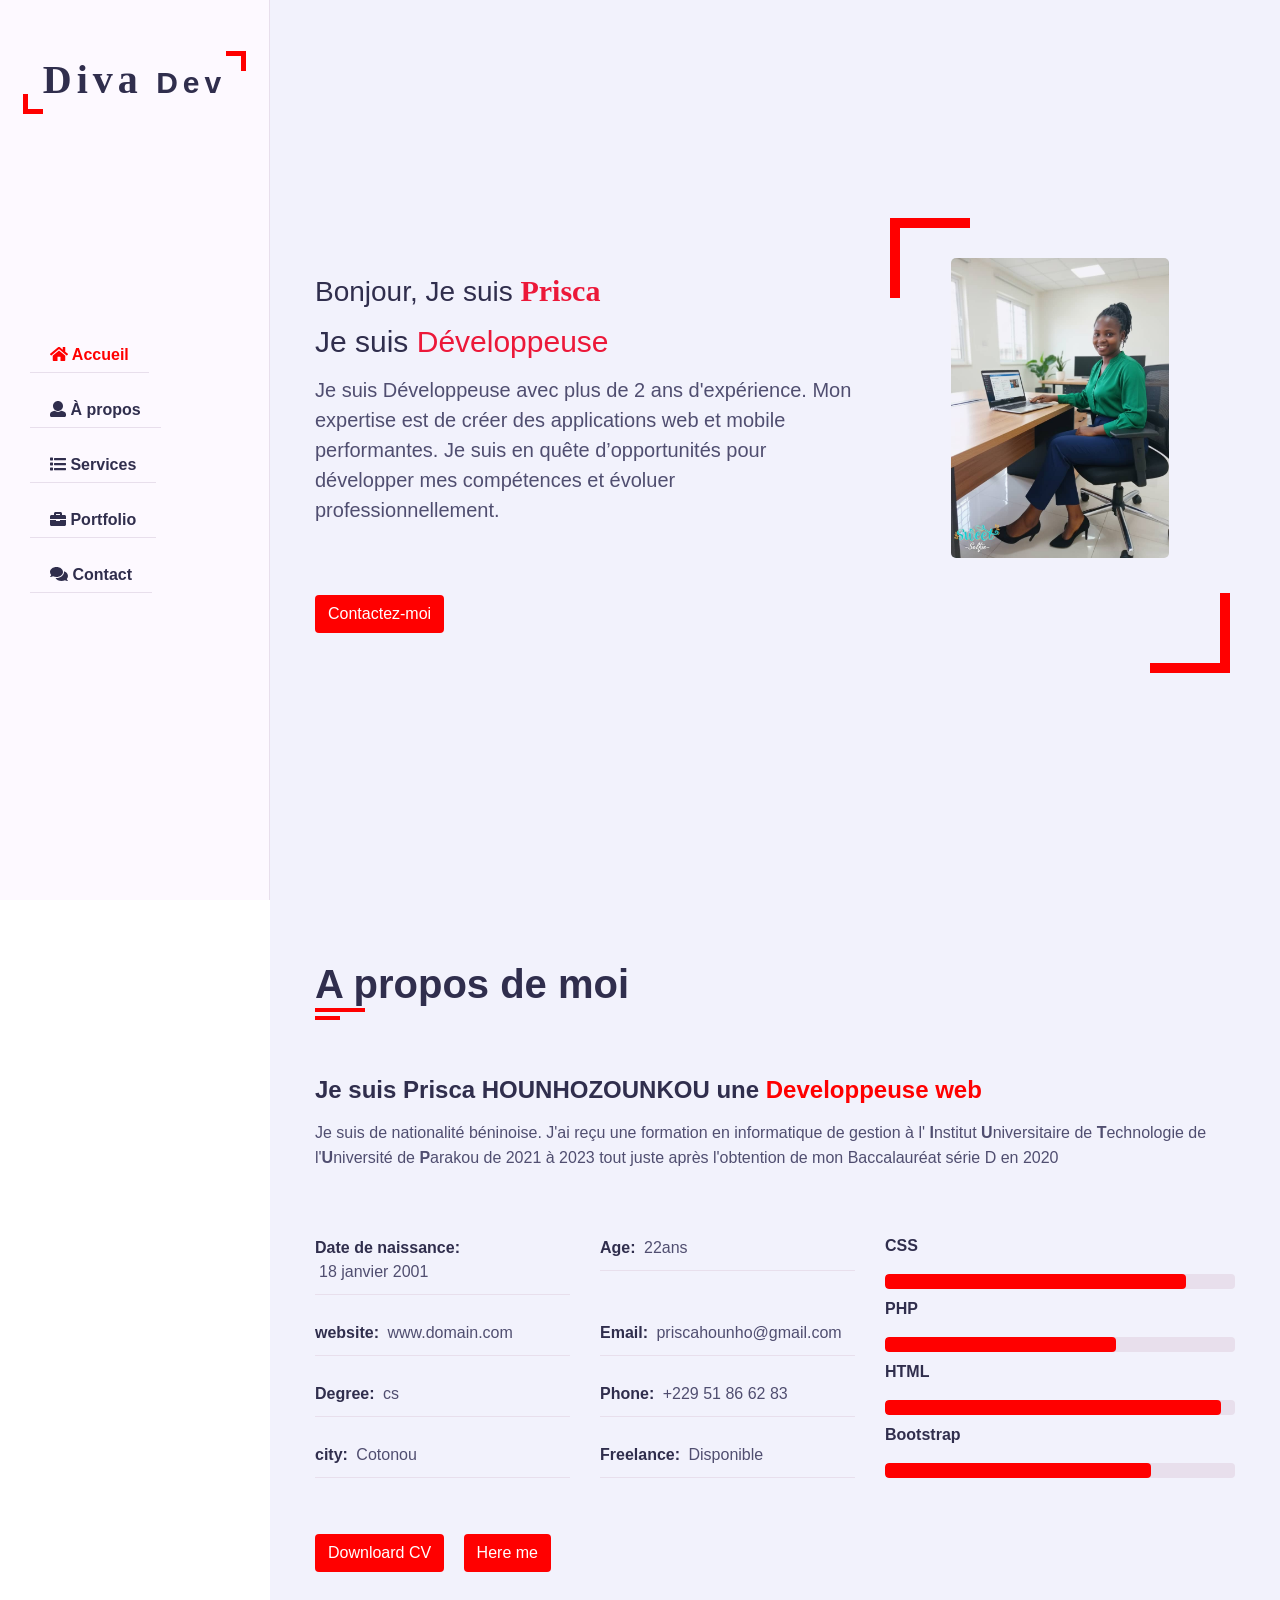
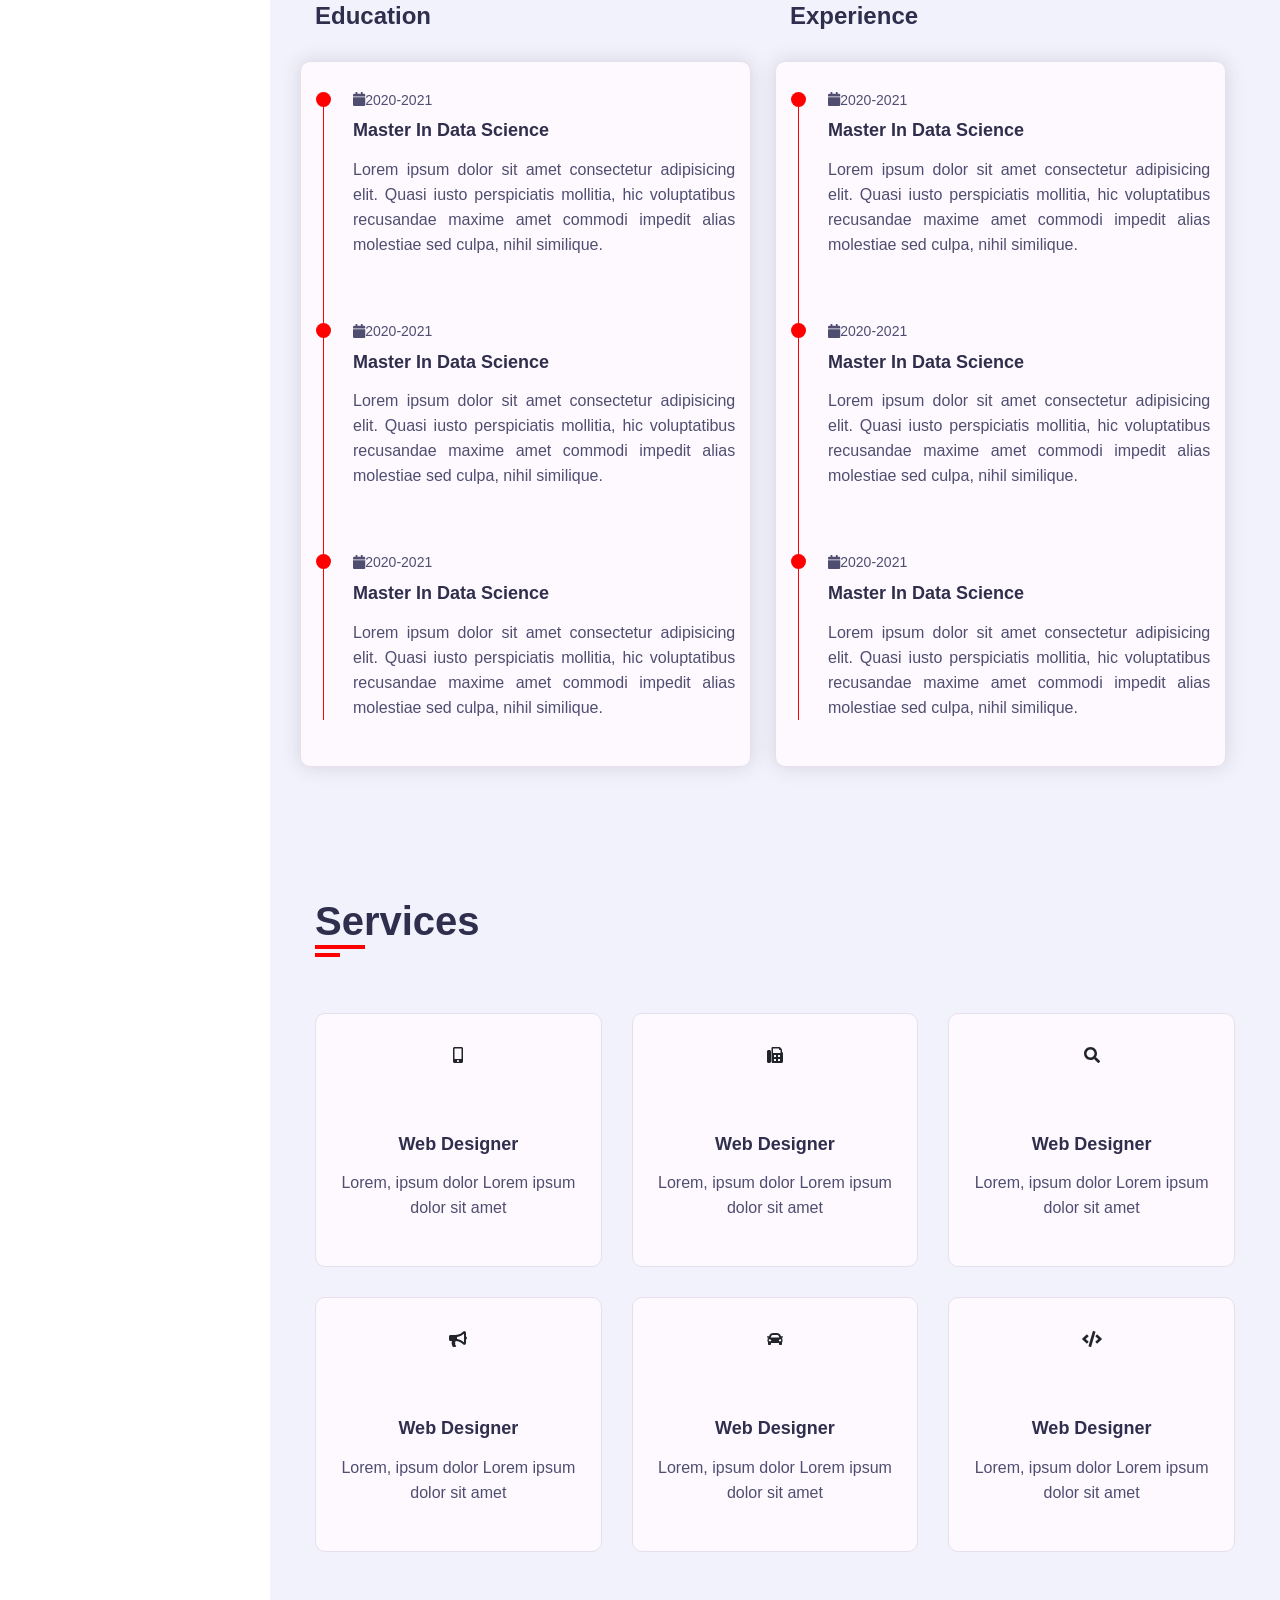
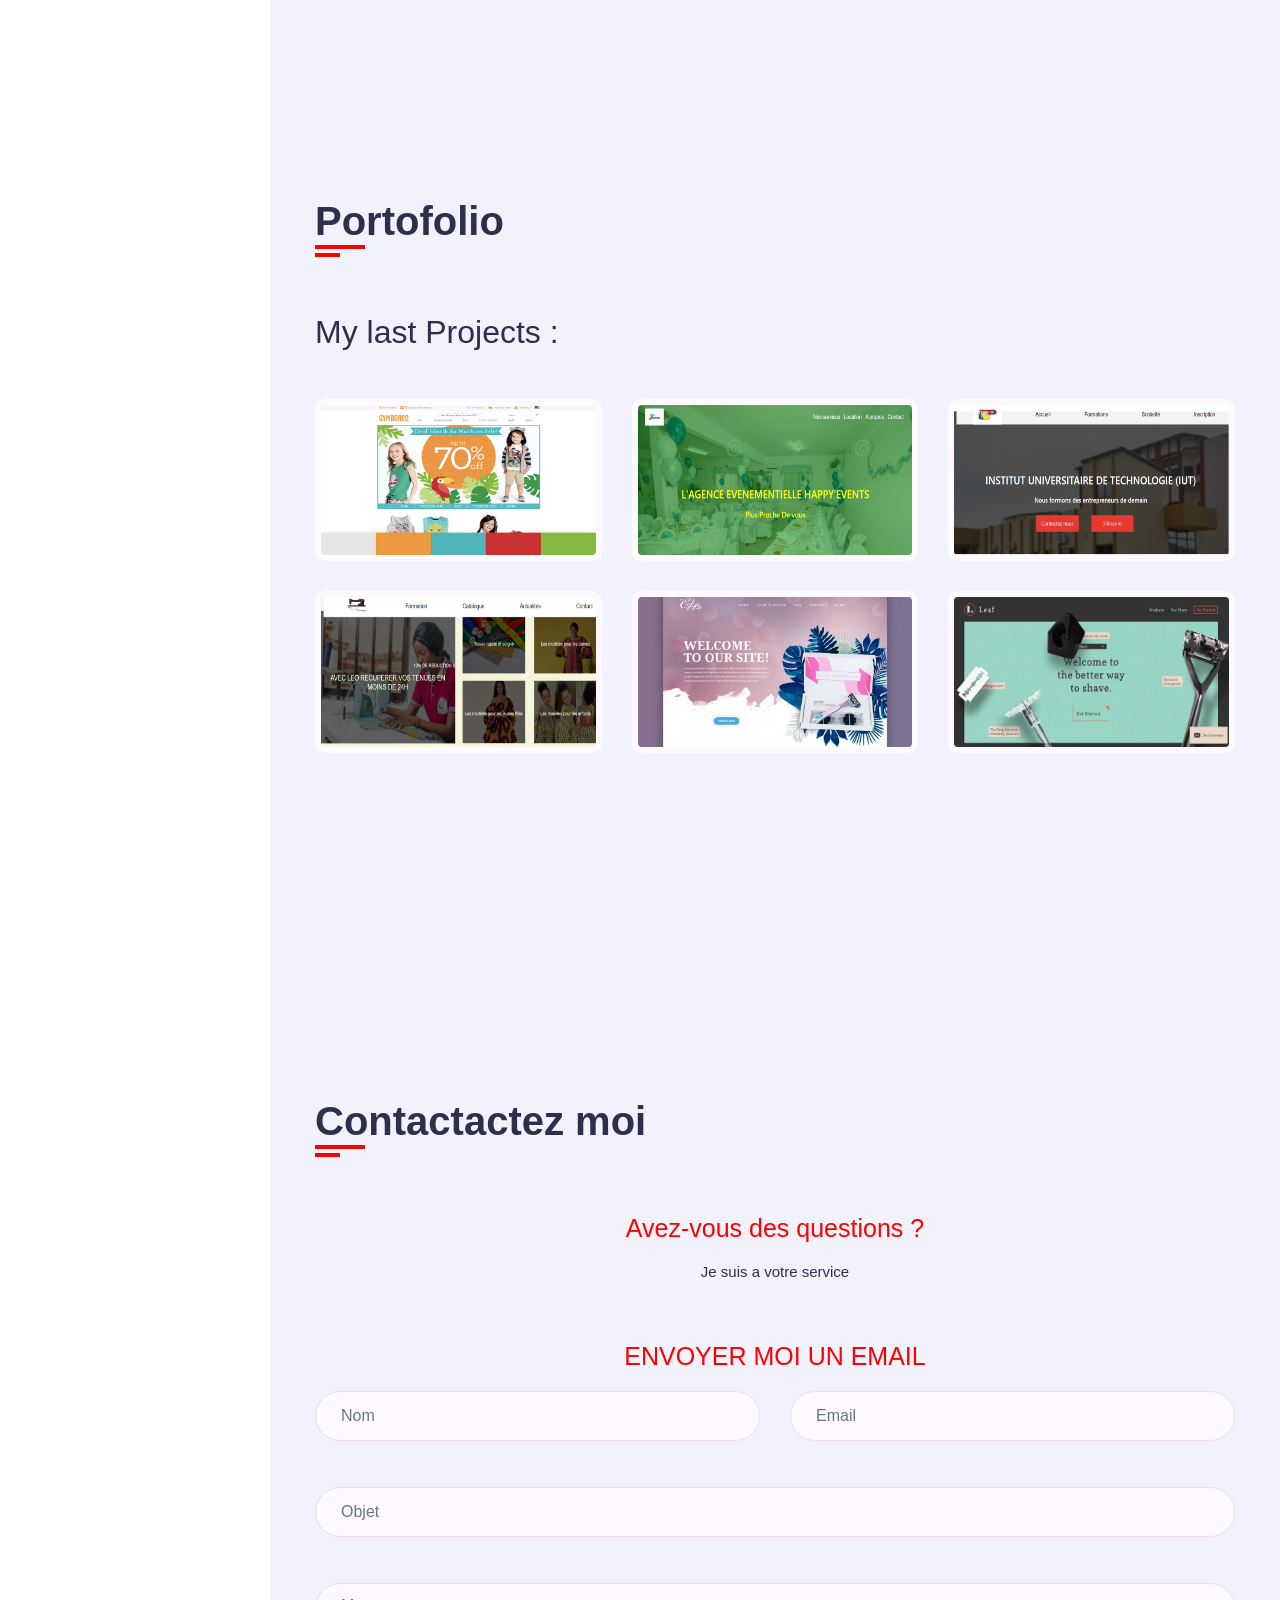
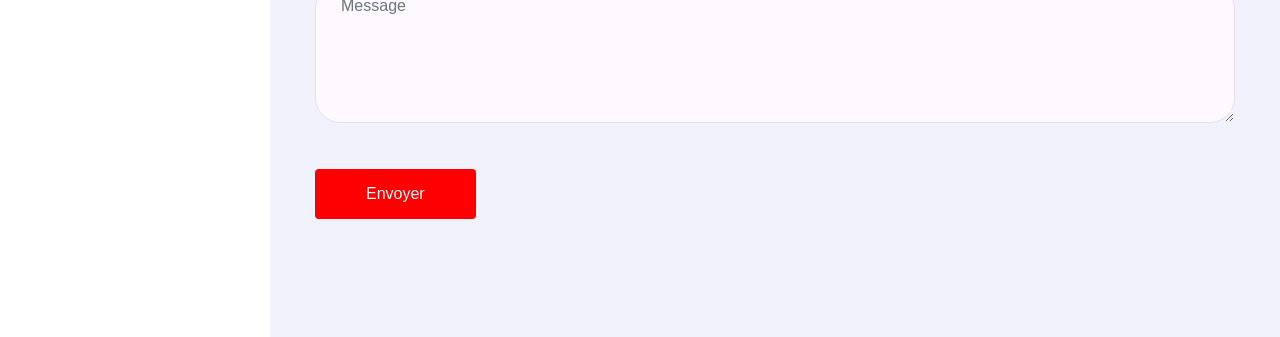
==== commit 32f5f6c6: "First commit" ====
--- a/index.html
+++ b/index.html
@@ -24,18 +24,18 @@
         <!-- === aside start -->
         <div class="aside">
             <div class="logo">
-                <a href="#"> <span>A</span> tlas</a>
+                <a href="#"> <span>Diva</span> dev</a>
             </div>
             <div class="nav-toggler">
                 <span></span>
             </div>
 
             <ul class="nav">
-                <li> <a href="#home" class="active"> <i class="fa fa-home"></i> Home </a></li>
-                <li> <a href="#about"> <i class="fa fa-user"> </i> About </a></li>
+                <li> <a href="#home" class="active"> <i class="fa fa-home"></i> Accueil </a></li>
+                <li> <a href="#about"> <i class="fa fa-user"> </i> À propos </a></li>
                 <li> <a href="#services"> <i class="fa fa-list"> </i> Services </a></li>
-                <li> <a href="#portofolio"> <i class="fa fa-briefcase"></i>Portfolio</a></li>
-                <li> <a href="#contact"> <i class="fa fa-comments"> </i>Contact</a></li>
+                <li> <a href="#portofolio"> <i class="fa fa-briefcase"></i> Portfolio </a></li>
+                <li> <a href="#contact"> <i class="fa fa-comments"> </i> Contact </a></li>
             </ul>
         </div>
         <!-- === aside end -->
@@ -47,15 +47,15 @@
                 <div class="container">
                     <div class="row">
                         <div class="home-info padd-15">
-                            <h3 class="hello">Hello, My name is <span class="name"> Prisca </span></h3>
-                            <h3 class="my-profession"> I'm a <span class="typing"> Developper</span></h3>
-                            <p> I'm a Developper with extensive experience for over 10 years.My expertise si to
-                                create the site web.
+                            <h3 class="hello">Bonjour, Je suis <span class="name"> Prisca </span></h3>
+                            <h3 class="my-profession"> Je suis <span class="typing"> Développeuse</span></h3>
+                            <p> Je suis Développeuse avec plus de 2 ans d'expérience. Mon expertise est de
+                                créer des applications web et mobile performantes. Je suis en quête d’opportunités pour développer mes compétences et évoluer professionnellement.
                             </p>
-                            <a href="#contact" class="btn hire-me">hire me </a>
+                            <a href="#contact" class="btn hire-me">Contactez-moi </a>
                         </div>
                         <div class="home-img padd-15">
-                            <img src="assets/images/CHS2.jpg" alt="">
+                            <img src="assets/images/moi.jpg" alt="">
                         </div>
 
                     </div>
@@ -66,7 +66,7 @@
                 <div class="container">
                     <div class="row">
                         <div class="section-title padd-15">
-                            <h2> About Me</h2>
+                            <h2> A propos de moi</h2>
                         </div>
                     </div>
                     <div class="row">
@@ -107,10 +107,10 @@
                                             <p>Phone: <span> +229 51 86 62 83</span></p>
                                         </div>
                                         <div class="info-item padd-15">
-                                            <p>city: <span> Parakou</span></p>
-                                        </div>
-                                        <div class="info-item padd-15">
-                                            <p>Freelance: <span> avalable</span></p>
+                                            <p>city: <span> Cotonou</span></p>
+                                        </div>
+                                        <div class="info-item padd-15">
+                                            <p>Freelance: <span> Disponible</span></p>
                                         </div>
 
                                     </div>
@@ -401,22 +401,21 @@
                 <div class="container">
                     <div class="row">
                         <div class="section-title padd-15">
-                            <h2> Contact Me </h2>
+                            <h2> Contactactez moi </h2>
                         </div>
                     </div>
                     <h3 class="contact-title"> Avez-vous des questions ?</h3>
                     <h4 class="contact-sub-title"> Je suis a votre service </h4>
                     <div class="row">
-                        <!-- section  contact item start -->
+                        <!-- section  contact item start
                         <div class="contact-info-item padd-15">
                             <div class="icon">
                                 <i class="fa fa-phone"></i>
                             </div>
                             <h4> Contactez-moi </h4>
-                            <p> +229 51866283 </p>
-                        </div>
-                        <!-- section  contact item end -->
-                        <!-- section  contact item start -->
+                            <p> +229 0151866283 </p>
+                        </div>
+                    
                         <div class="contact-info-item padd-15">
                             <div class="icon">
                                 <i class="fa fa-map-marker-alt"></i>
@@ -424,17 +423,17 @@
                             <h4> office </h4>
                             <p> chretienne </p>
                         </div>
-                        <!-- section  contact item end -->
-                        <!-- section  contact item start -->
+                        
+                        
                         <div class="contact-info-item padd-15">
                             <div class="icon">
                                 <i class="fa fa-envelope"></i>
                             </div>
                             <h4> Email </h4>
-                            <p> priscahounho@gmail.com </p>
-                        </div>
-                        <!-- section  contact item end -->
-                        <!-- section  contact item start -->
+                            <p> priscahounhozounkou@gmail.com </p>
+                        </div>
+                        <!-- section  contact item end 
+                        
                         <div class="contact-info-item padd-15">
                             <div class="icon">
                                 <i class="fa fa-globe"></i>
@@ -442,11 +441,10 @@
                             <h4> site web </h4>
                             <p> www.prisca's.com </p>
                         </div>
-                        <!-- section  contact item end -->
+                        section  contact item end -->
 
                     </div>
                     <h3 class="contact-title padd-15"> ENVOYER MOI UN EMAIL</h3>
-                    <h4 class="contact-sub-title padd-15"> J'ai trop de message </h4>
                     <!--=== contact form  -->
                     <div class="row">
                         <div class="contact-form padd-15">
